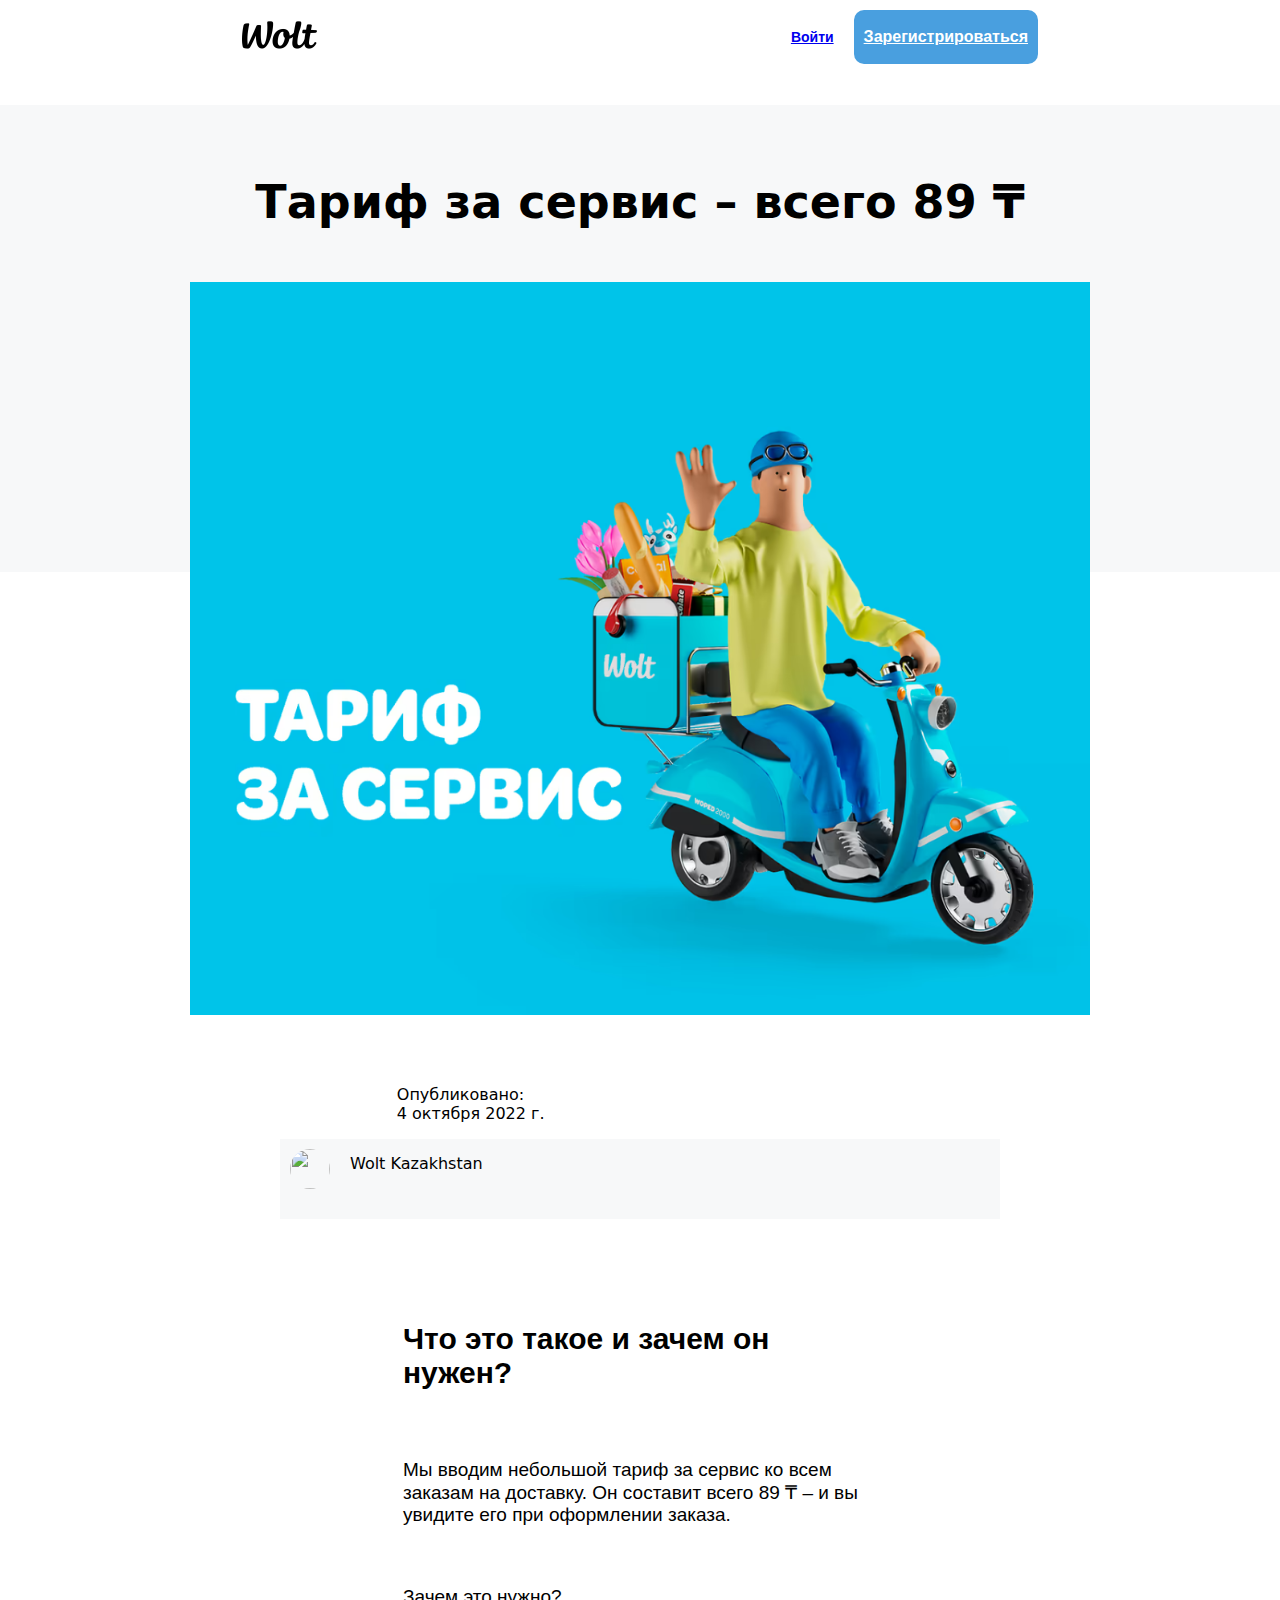
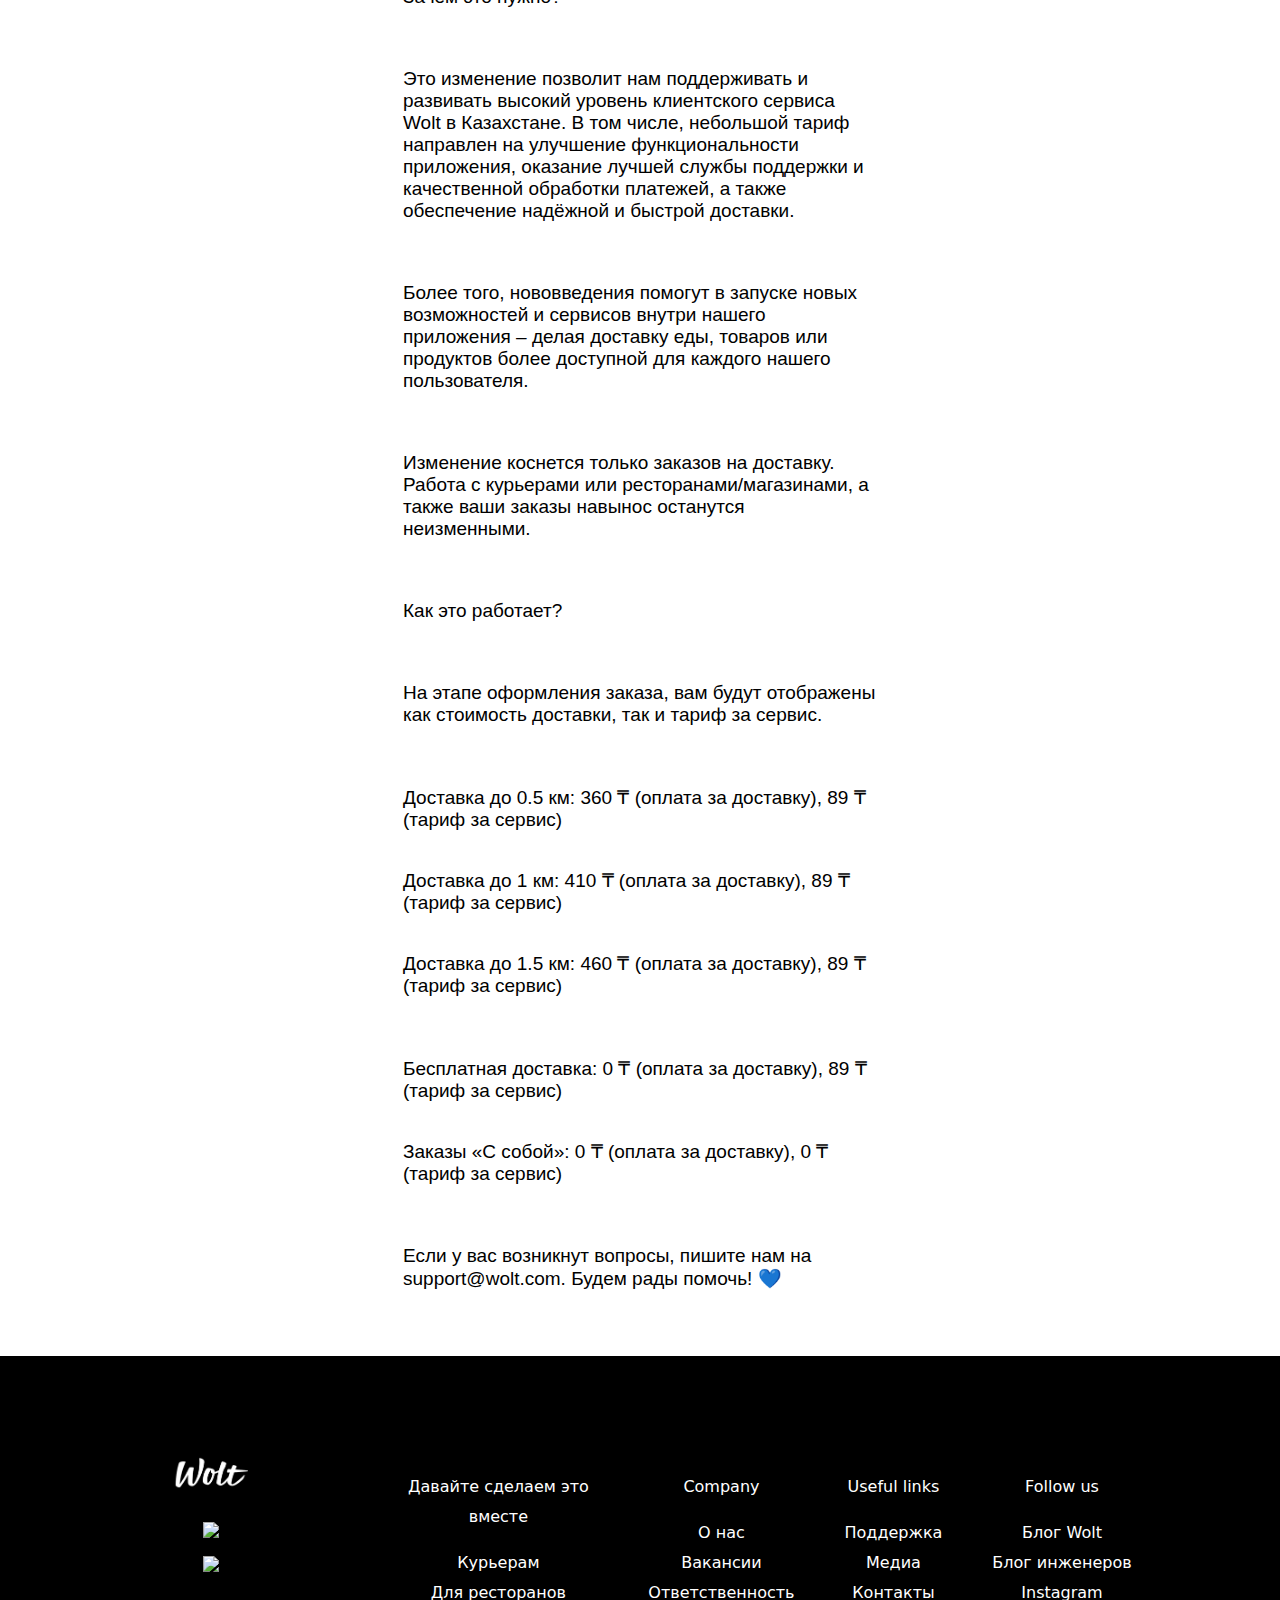
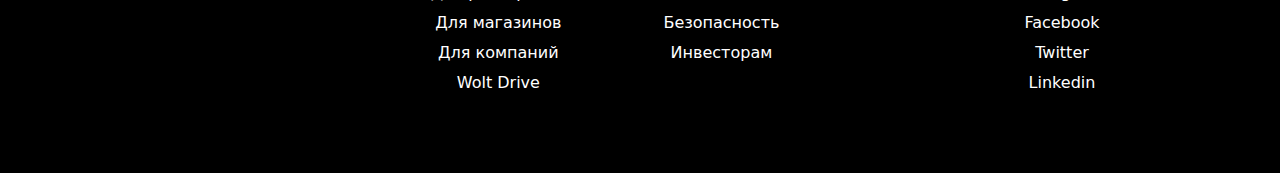
==== article1.html @ c8c6ffc9 "Mergedprojects" ====
<!DOCTYPE html>
<html lang="en">
<head>
    <meta charset="UTF-8">
    <meta http-equiv="X-UA-Compatible" content="IE=edge">
    <meta name="viewport" content="width=device-width, initial-scale=1.0">
    <link href="styles/articles.css" rel="stylesheet" />
    <link rel="stylesheet" href="styles/common.css">
    <title>Что такое тариф за сервис?</title>
</head>
<body>
    
    <header class="flex-row">
        <a href="main-landing.html">
            <img class="logo" src="images/wolt-logo.png" >
        </a>
        <div class="btn-container flex-row">
            <button class="btn btn-login"><a href="login.html">Войти</a></button>
            <button class="btn btn-colored"><a href="login.html">Зарегистрироваться</a></button>
        </div>
    </header>
    <article class="head">
   

        <article class="part2">
            <h1 class="mainsen">Тариф за сервис – всего 89 ₸</h1>
        </article>

        <img class="mainphoto" src="images/tarif.png">
    </article>
    <div class="flex-col align">
        <article class="date">
            <p>
                Опубликовано:<br>
                4 октября 2022 г.
            </p>
        </article>
        <div class="links flex-row">
            <img class="icon" src="https://discovery-cdn.wolt.com/cities/almaty/sections/74d454fe-331f-11ec-9429-8a8234787ddd_logowolt_1.png">
            <p class="kazakhstan">Wolt Kazakhstan</p>
        </div>
    
        <div class="text flex-col justify">
            <h1 class="title">Что это такое и зачем он нужен?</h1>
    
            <p>Мы вводим небольшой тариф за сервис ко всем заказам на доставку. Он составит всего 89 ₸ – и вы увидите его при оформлении заказа.</p><br>
            <p>Зачем это нужно?</p><br>
            <p>Это изменение позволит нам поддерживать и развивать высокий уровень клиентского сервиса Wolt в Казахстане. В том числе, небольшой тариф направлен на улучшение функциональности приложения, оказание лучшей службы поддержки и качественной обработки платежей, а также обеспечение надёжной и быстрой доставки.</p><br>
            <p>Более того, нововведения помогут в запуске новых возможностей и сервисов внутри нашего приложения – делая доставку еды, товаров или продуктов более доступной для  каждого нашего пользователя.</p><br>
            <p>Изменение коснется только заказов на доставку. Работа с курьерами или ресторанами/магазинами, а также ваши заказы навынос останутся неизменными.</p><br>
            <p>Как это работает?</p><br>
            <p>На этапе оформления заказа, вам будут отображены как стоимость доставки, так и тариф за сервис.</p><br>
            <p>Доставка до 0.5 км: 360 ₸ (оплата за доставку), 89 ₸ (тариф за сервис)</p>
            <p>Доставка до 1 км: 410 ₸ (оплата за доставку), 89 ₸ (тариф за сервис)</p>
            <p>Доставка до 1.5 км: 460 ₸ (оплата за доставку), 89 ₸ (тариф за сервис)</p><br>
            <p>Бесплатная доставка: 0 ₸ (оплата за доставку), 89 ₸ (тариф за сервис)</p>
            <p>Заказы «С собой»: 0 ₸ (оплата за доставку), 0 ₸ (тариф за сервис)</p><br>
            <p>Если у вас возникнут вопросы, пишите нам на support@wolt.com. Будем рады помочь! 💙</p><br><br>
    
        </div>
        
    </div>
    <footer class="flex-col align">
        <div class="flex-row">
            <div class="flex-col">
                <img class="logo" src="images/wolt.png" >
                <a href="#">
                    <img class="app_link" src="https://cdn.wolt.com/app-store-badges/Download_on_the_App_Store_Badge_RU_RGB_blk_100317.svg" >
                </a>
                <a href="#">
                    <img class="app_link" src="https://cdn.wolt.com/app-store-badges/google-play-badge_ru.png" >
                </a>
            </div>
            <div id="footer-nav" class="flex-row">
                <div class="flex-col">
                    <p>Давайте сделаем это вместе</p>
                    <a href="#">Курьерам</a>
                    <a href="#">Для ресторанов</a>
                    <a href="#">Для магазинов</a>
                    <a href="#">Для компаний</a>
                    <a href="#">Wolt Drive</a>            
                </div>
                <div class="flex-col">
                    <p>Company</p>
                    <a href="#">О нас</a>
                    <a href="#">Вакансии</a>
                    <a href="#">Ответственность</a>
                    <a href="#">Безопасность</a>
                    <a href="#">Инвесторам</a>            
                </div>
                <div class="flex-col">
                    <p>Useful links</p>
                    <a href="#">Поддержка</a>
                    <a href="#">Медиа</a>
                    <a href="#">Контакты</a>           
                </div>
                <div class="flex-col">
                    <p>Follow us</p>
                    <a href="#">Блог Wolt</a>
                    <a href="#">Блог инженеров</a>
                    <a href="#">Instagram</a>
                    <a href="#">Facebook</a>
                    <a href="#">Twitter</a>
                    <a href="#">Linkedin</a>            
                </div>
            </div>
        </div>
    </footer>
</body>
</html>
---- styles/articles.css ----
body{
    background-color: #ffffff; 
    text-align: center;
    font-family:cursive ;
}

.part2{
    background-color:#f7f8f9;
    width:100%;
    height:467px;
}
.mainsen{
    
    font-size: 46px;
    font-weight:bold;
    padding: 70px;
}

.mainphoto{
    position: relarive;
    width:900px;
    margin-top: -290px;
}

.date{
    text-align: left;
    font-size: 16px;
    width: 38%;
    margin-top: 50px;
}

.links{
    background-color:#f7f8f9;
    padding: 10px;
    width:700px;
    height:60px;
    margin-left:400px;
    margin-right:400px;
    text-align: left;
    gap: 15px;
}
.links p {
    margin: 5px;
}

.icon{
    width:40px;
    height: 40px;
    float:left;
    /* padding:3px 0px 0px 7px; */
    border-radius: 50px;
}
hr {
    width: 100%;
}
.kazakhstan{
    font-size:16px;
    margin-top:10px;
    font-weight: 500;
}

.text{
    text-align: left;
    max-width: 40%;
    font-size:19px;
    padding:3px;
    margin-top:80px;
    margin-left:400px;
    margin-right:400px;
    font-family:'Trebuchet MS', 'Lucida Sans Unicode', 'Lucida Grande', 'Lucida Sans', Arial, sans-serif;
}
.text img {
    width: 100%;
}

.title{
    
    margin-bottom:50px;
    font-size:30px;
}
---- styles/common.css ----
body {
    margin: 0px;
    padding: 0px;
    font-family: system-ui, -apple-system, BlinkMacSystemFont, 'Segoe UI', Roboto, Oxygen, Ubuntu, Cantarell, 'Open Sans', 'Helvetica Neue', sans-serif;
    overflow-x: hidden;
}
header { 
    padding: 10px;
    justify-content: space-around;
    background-color: white;
    display: flex;
}   
.logo {
    width: 75px;
}
.btn-container {
    gap: 10px;
}
.btn {
    height: 100%;
    padding: 0px 10px;
    border: none;
    cursor: pointer;
    font-weight: bold;
}
.btn-login {
    background: none;
}
.btn-login a {
    font-size: 14px;
}
.btn-colored {
    background-color: #499FDF;
    border-radius: 10px;
}
.btn-colored a {
    font-size: 16px;
    color: white;
}
.flex-col .logo {
    margin-bottom: 25px;
}
.flex-col {
    display: flex;
    flex-direction: column;
}
.flex-row {
    display: flex;
    flex-direction: row;
}
.flex-wrap {
    flex-wrap: wrap;
}
.justify {
    justify-content: center;
}
.align {
    align-items: center;
}
footer {
    background-color: black;
    color: white;
    font-size: 16px;
    padding: 100px 50px 75px 75px;
}
footer a {
    color: white;
    text-decoration: none;
    font-size: 16px;
}
.app_link {
    width: 150px;
    margin: 7px;
}
#footer-nav {
    gap: 50px;
    margin-left: 150px;
}
#footer-nav .flex-col {
    max-width: 200px;
    line-height: 30px;
}
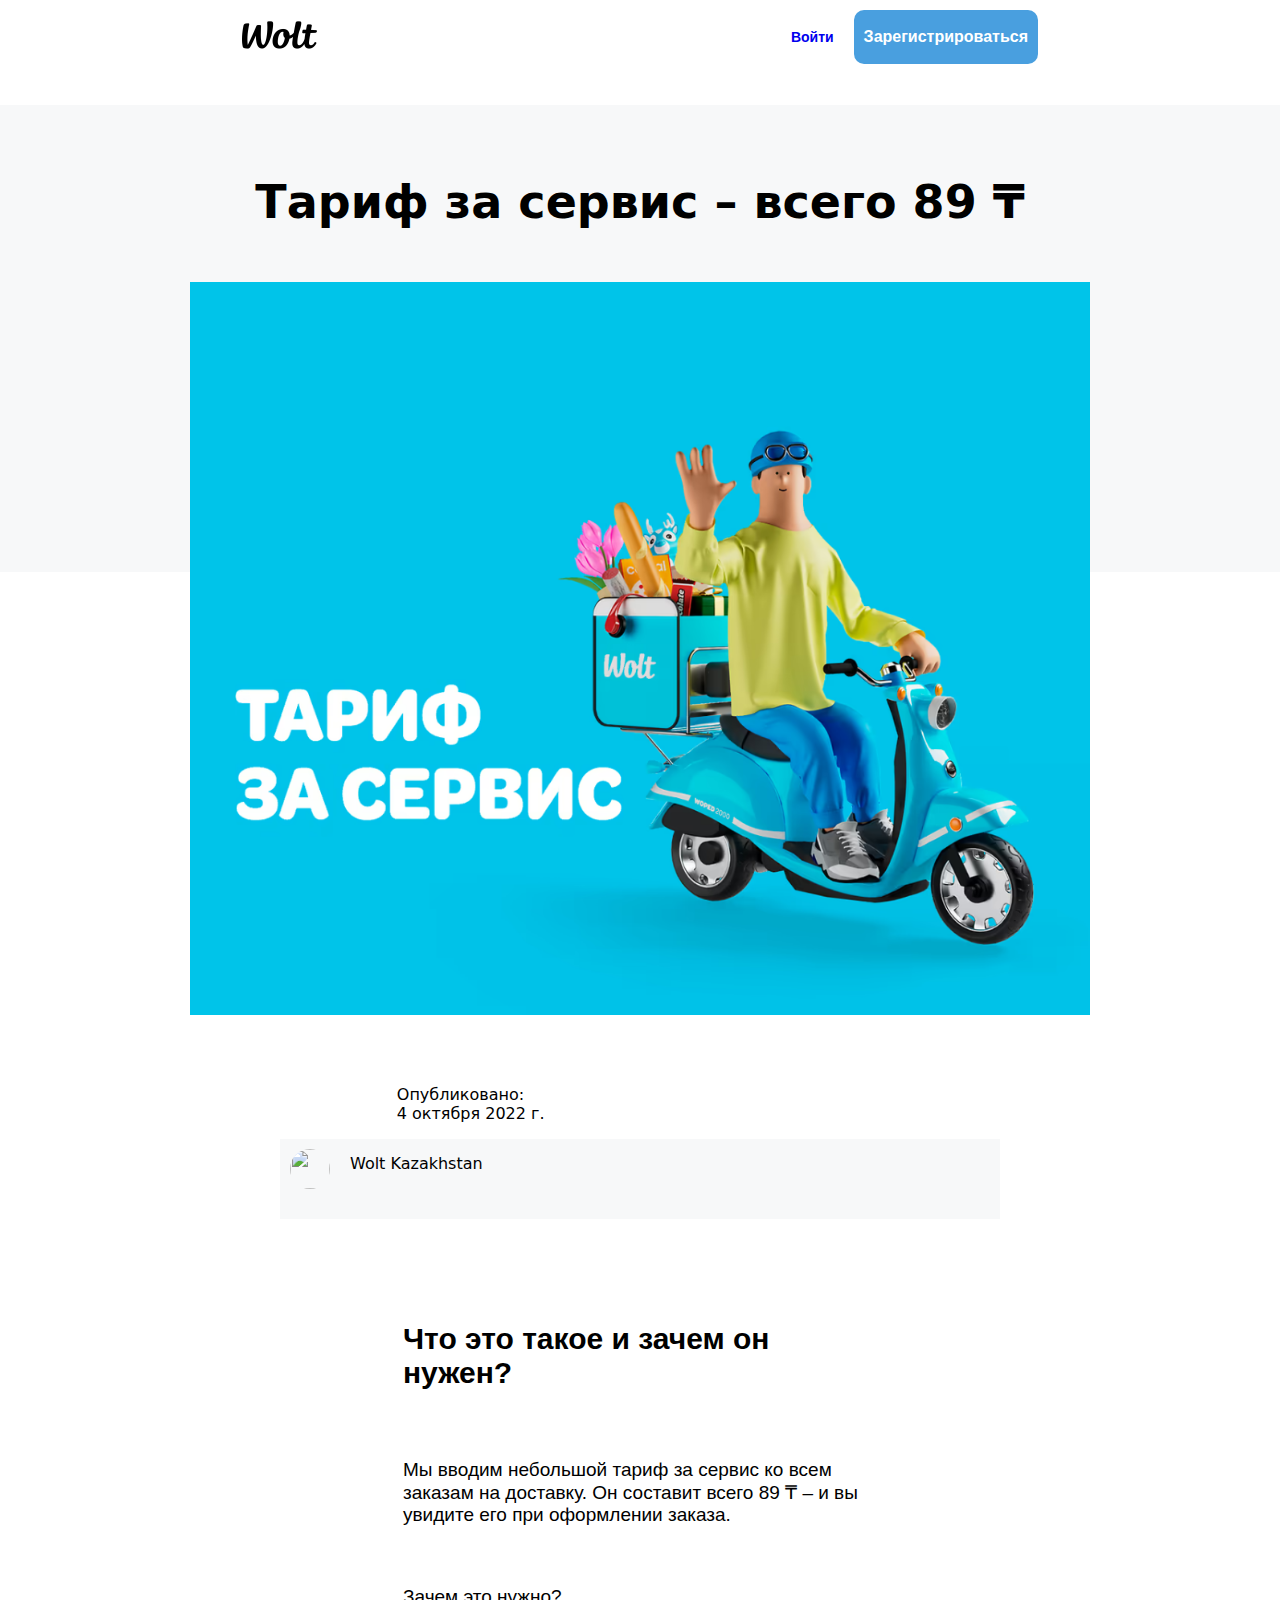
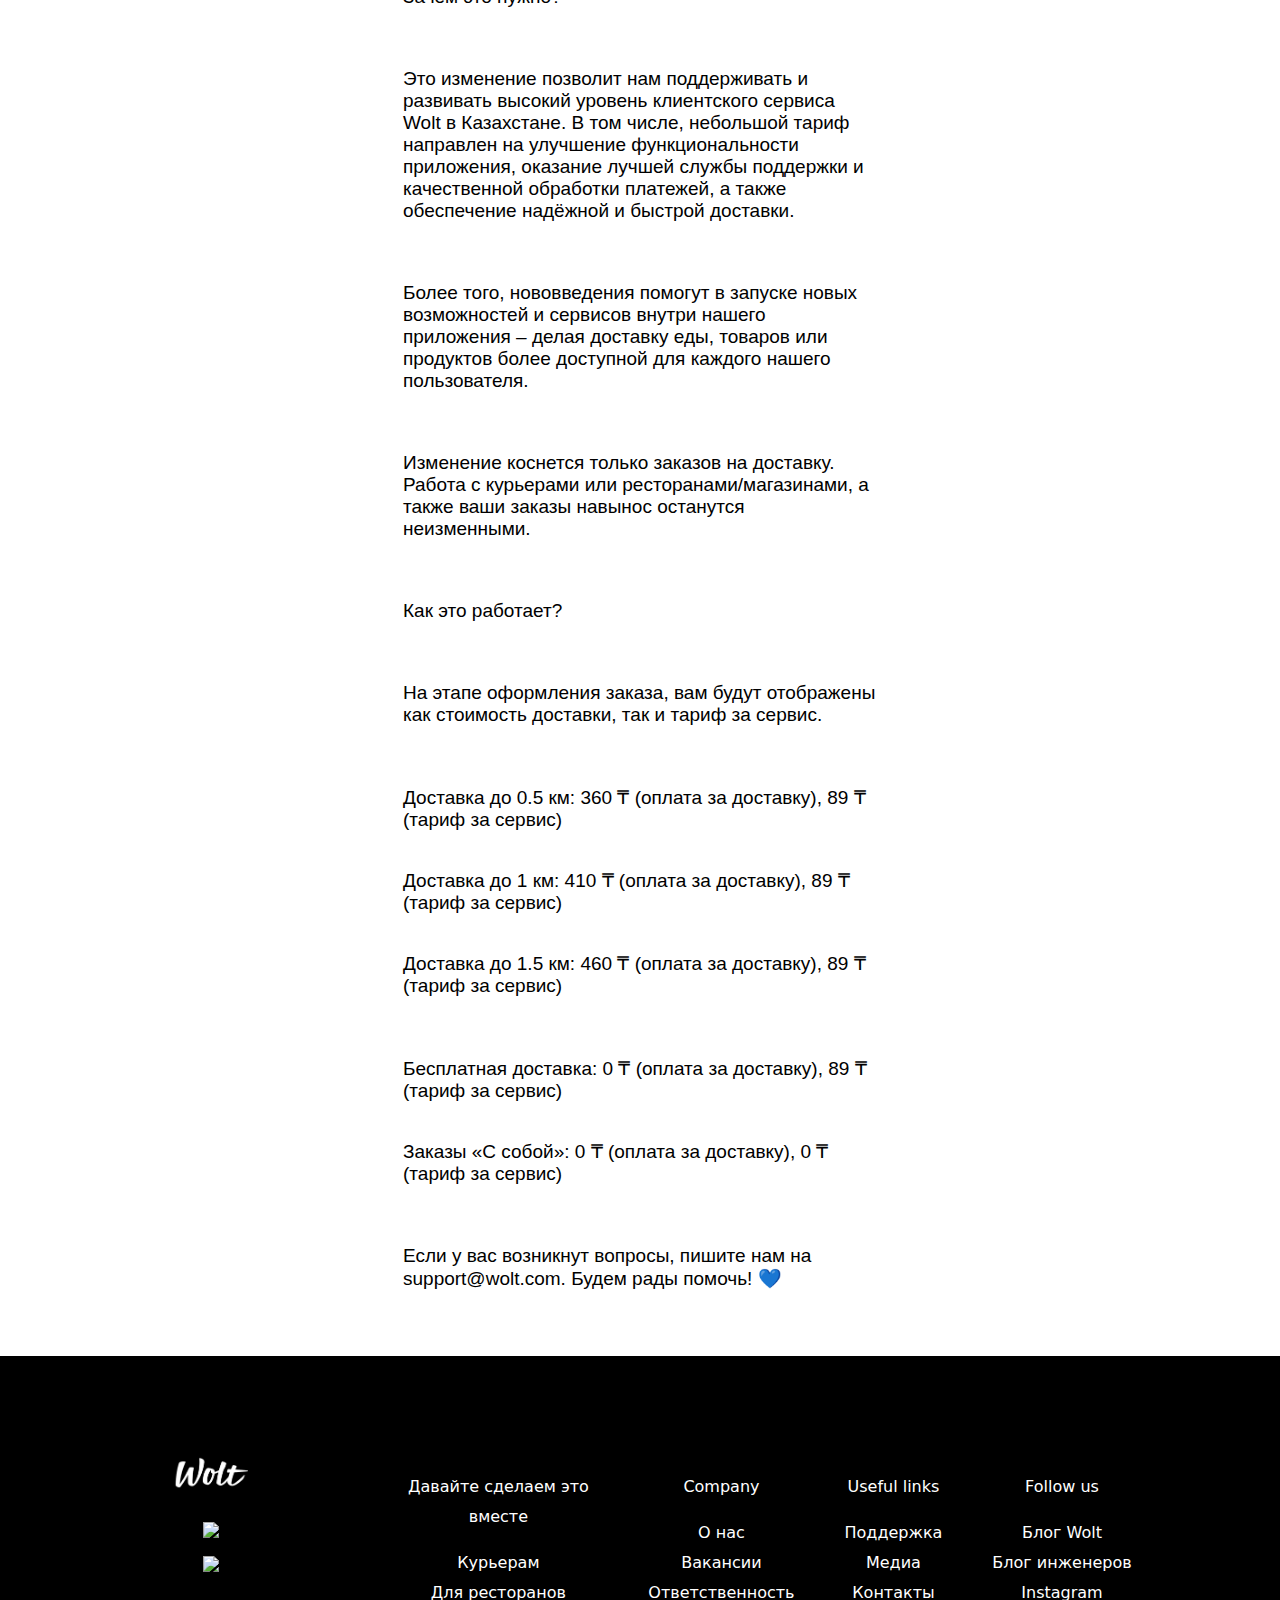
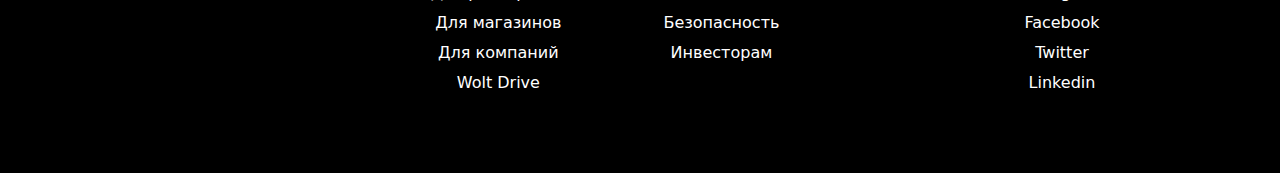
==== commit 74944cee: "fixes" ====
--- a/article1.html
+++ b/article1.html
@@ -11,7 +11,7 @@
 <body>
     
     <header class="flex-row">
-        <a href="main-landing.html">
+        <a href="discovery.html">
             <img class="logo" src="images/wolt-logo.png" >
         </a>
         <div class="btn-container flex-row">
--- a/styles/common.css
+++ b/styles/common.css
@@ -10,6 +10,9 @@
     background-color: white;
     display: flex;
 }   
+header a {
+    text-decoration: none;
+}
 .logo {
     width: 75px;
 }
